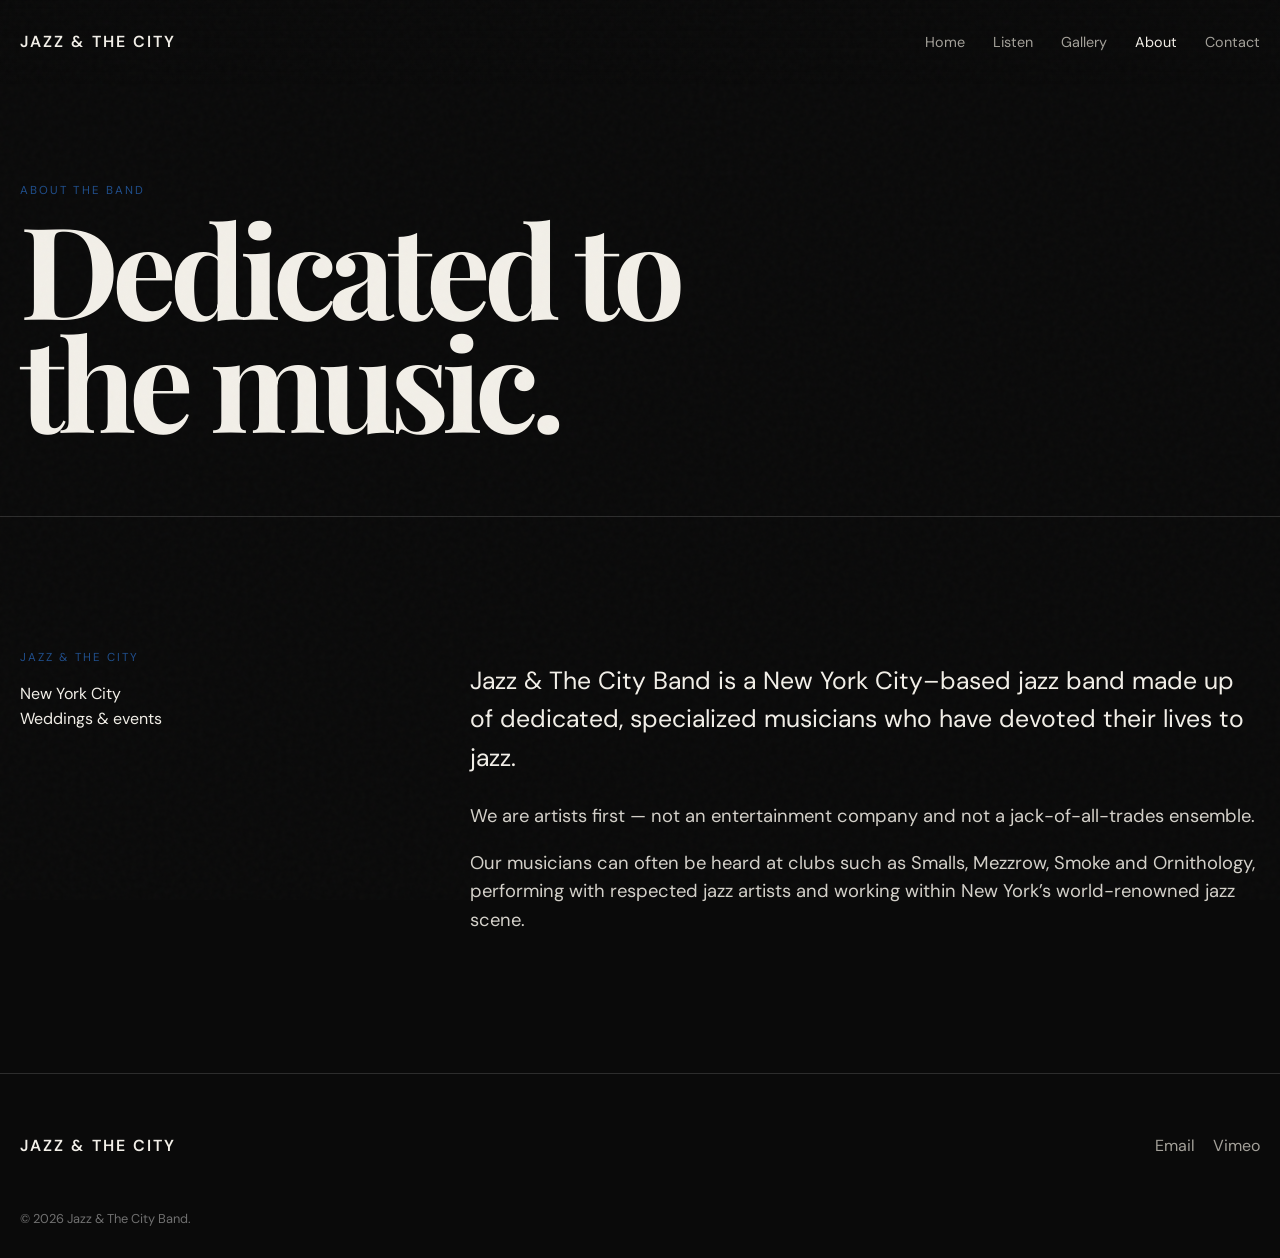
==== about.html @ 70423294 "changed color" ====
<!doctype html>
<html lang="en">
<head>
  <meta charset="utf-8">
  <meta name="viewport" content="width=device-width, initial-scale=1, viewport-fit=cover">
  <meta name="description" content="About Jazz & The City Band and its New York City musicians.">
  <title>About — Jazz & The City Band</title>
  <link rel="stylesheet" href="assets/css/styles.css">
</head>
<body>
<header class="site-header"><div class="container nav"><a class="logo" href="index.html">Jazz & The City</a><nav id="site-navigation" class="nav-links"><a href="index.html">Home</a><a href="music.html">Listen</a><a href="gallery.html">Gallery</a><a class="active" href="about.html">About</a><a href="contact.html">Contact</a></nav><button class="menu-btn" aria-expanded="false" aria-controls="site-navigation" aria-label="Open menu">☰</button></div></header>
<main>
  <section class="page-hero"><div class="container reveal"><p class="eyebrow">About the band</p><h1 class="display">Dedicated to<br>the music.</h1></div></section>
  <section><div class="container content-grid"><aside class="reveal"><p class="eyebrow">Jazz & The City</p><p>New York City<br>Weddings & events</p></aside><article class="prose reveal"><p>Jazz & The City Band is a New York City–based jazz band made up of dedicated, specialized musicians who have devoted their lives to jazz.</p><p>We are artists first — not an entertainment company and not a jack-of-all-trades ensemble.</p><p>Our musicians can often be heard at clubs such as Smalls, Mezzrow, Smoke and Ornithology, performing with respected jazz artists and working within New York’s world-renowned jazz scene.</p></article></div></section>
</main>
<footer><div class="container"><div class="footer-grid"><div><div class="logo">Jazz & The City</div></div><div class="socials"><a href="mailto:JazzAndTheCityBand@gmail.com">Email</a><a href="music.html">Vimeo</a></div></div><div class="copyright">© 2026 Jazz & The City Band.</div></div></footer>
<script src="assets/js/main.js"></script>
</body>
</html>
---- assets/css/styles.css ----
@import url('https://fonts.googleapis.com/css2?family=DM+Sans:wght@400;500;600&family=Playfair+Display:ital,wght@0,600;1,600&display=swap');

:root {
  --bg: #0a0a0a;
  --surface: #111111;
  --text: #f2efe8;
  --muted: #a4a19a;
  --line: rgba(255,255,255,.14);
  --accent: #1f4e8c;
  --max: 1240px;
}

* { box-sizing: border-box; }
html { scroll-behavior: smooth; }
body {
  margin: 0;
  background: var(--bg);
  color: var(--text);
  font-family: "DM Sans", sans-serif;
  line-height: 1.55;
  overflow-x: hidden;
}
body::before {
  content: "";
  position: fixed;
  inset: 0;
  pointer-events: none;
  opacity: .035;
  background-image: url("data:image/svg+xml,%3Csvg viewBox='0 0 180 180' xmlns='http://www.w3.org/2000/svg'%3E%3Cfilter id='n'%3E%3CfeTurbulence type='fractalNoise' baseFrequency='.9' numOctaves='4' stitchTiles='stitch'/%3E%3C/filter%3E%3Crect width='100%25' height='100%25' filter='url(%23n)' opacity='.7'/%3E%3C/svg%3E");
  z-index: 20;
}

a { color: inherit; text-decoration: none; }
img { width: 100%; display: block; }
button, input, textarea { font: inherit; }

.container { width: min(calc(100% - 40px), var(--max)); margin-inline: auto; }
.eyebrow { text-transform: uppercase; letter-spacing: .18em; font-size: .72rem; color: var(--accent); }
.display { font-family: "Playfair Display", serif; font-size: clamp(3.6rem, 10vw, 9rem); line-height: .88; letter-spacing: -.055em; margin: 0; }
.section-title { font-family: "Playfair Display", serif; font-size: clamp(2.6rem, 6vw, 5.8rem); line-height: .95; letter-spacing: -.045em; margin: 0; }
.lead { max-width: 720px; color: var(--muted); font-size: clamp(1.05rem, 2vw, 1.35rem); }

.site-header {
  position: fixed;
  inset: 0 0 auto;
  z-index: 15;
  background: linear-gradient(to bottom, rgba(10,10,10,.92), rgba(10,10,10,.35), transparent);
  transition: .35s ease;
}
.site-header.scrolled { backdrop-filter: blur(14px); background: rgba(10,10,10,.82); border-bottom: 1px solid var(--line); }
.nav { height: 84px; display: flex; align-items: center; justify-content: space-between; }
.logo { font-weight: 600; letter-spacing: .13em; text-transform: uppercase; }
.nav-links { display: flex; gap: 28px; font-size: .9rem; }
.nav-links a { color: var(--muted); transition: color .2s ease; }
.nav-links a:hover, .nav-links a.active { color: var(--text); }
.menu-btn { display: none; background: none; color: var(--text); border: 0; font-size: 1.35rem; }

.hero { min-height: 100vh; display: grid; align-items: end; padding: 150px 0 56px; position: relative; overflow: hidden; }
.hero::after {
  content: ""; position: absolute; width: 60vw; height: 60vw; border-radius: 50%;
  background: radial-gradient(circle, rgba(31,78,140,.18), transparent 63%);
  right: -18vw; top: -18vw; filter: blur(15px);
}
.hero-grid { display: grid; grid-template-columns: 1.3fr .7fr; align-items: end; gap: 40px; position: relative; z-index: 1; }
.hero-copy .display em { color: var(--accent); font-weight: 600; }
.hero-meta { border-top: 1px solid var(--line); padding-top: 18px; color: var(--muted); }
.hero-meta strong { color: var(--text); display: block; margin-bottom: 8px; font-size: 1.15rem; }
.scroll-note { margin-top: 70px; color: var(--muted); font-size: .8rem; letter-spacing: .12em; text-transform: uppercase; }

.marquee { border-block: 1px solid var(--line); overflow: hidden; white-space: nowrap; }
.marquee-track { display: inline-block; padding: 18px 0; animation: marquee 24s linear infinite; font-family: "Playfair Display", serif; font-size: 1.4rem; }
.marquee-track span { margin-right: 54px; }
@keyframes marquee { to { transform: translateX(-50%); } }

section { padding: 120px 0; }
.split { display: grid; grid-template-columns: 1fr 1fr; gap: 70px; align-items: start; }
.rule { border-top: 1px solid var(--line); }

.art-card { position: relative; min-height: 620px; background: #171717; overflow: hidden; }
.art-card::before {
  content: ""; position: absolute; inset: 0;
  background:
    linear-gradient(135deg, transparent 0 40%, rgba(31,78,140,.8) 40% 42%, transparent 42%),
    radial-gradient(circle at 70% 30%, #3b3b3b 0 11%, transparent 12%),
    radial-gradient(circle at 40% 60%, #232323 0 22%, transparent 23%),
    linear-gradient(145deg, #181818, #050505);
  transform: scale(1.05); transition: transform .8s ease;
}
.art-card:hover::before { transform: scale(1.12); }
.art-card .caption { position: absolute; inset: auto 24px 24px; display: flex; justify-content: space-between; color: var(--muted); font-size: .78rem; text-transform: uppercase; letter-spacing: .1em; }

.release-grid { display: grid; grid-template-columns: repeat(3, 1fr); gap: 18px; margin-top: 46px; }
.release { background: var(--surface); border: 1px solid var(--line); padding: 18px; transition: transform .3s ease, border-color .3s ease; }
.release:hover { transform: translateY(-7px); border-color: rgba(31,78,140,.55); }
.cover { aspect-ratio: 1; margin-bottom: 20px; background: linear-gradient(145deg,#1a1a1a,#333); position: relative; overflow: hidden; }
.cover::before { content: ""; position: absolute; width: 72%; height: 72%; border: 1px solid rgba(255,255,255,.25); border-radius: 50%; left: 14%; top: 14%; }
.cover::after { content: ""; position: absolute; width: 16%; height: 16%; background: var(--accent); border-radius: 50%; left: 42%; top: 42%; box-shadow: 0 0 80px rgba(31,78,140,.55); }
.release h3 { margin: 0 0 4px; }
.release p { margin: 0; color: var(--muted); font-size: .9rem; }

.tour-list { margin-top: 42px; }
.tour-row { display: grid; grid-template-columns: 100px 1fr 1fr auto; gap: 20px; align-items: center; padding: 22px 0; border-top: 1px solid var(--line); }
.tour-row:last-child { border-bottom: 1px solid var(--line); }
.date { font-family: "Playfair Display", serif; font-size: 1.55rem; }
.place, .venue { color: var(--muted); }
.btn { display: inline-flex; align-items: center; justify-content: center; min-height: 46px; padding: 0 20px; border: 1px solid var(--line); transition: .25s ease; }
.btn:hover { background: var(--accent); color: #ffffff; border-color: var(--accent); }
.btn.primary { background: var(--accent); color: #ffffff; border-color: var(--accent); }
.btn.primary:hover { background: transparent; color: var(--text); }

.gallery-grid { display: grid; grid-template-columns: repeat(12, 1fr); gap: 16px; margin-top: 42px; }
.gallery-item { min-height: 320px; background: #171717; position: relative; overflow: hidden; }
.gallery-item::before { content: ""; position: absolute; inset: 0; background: var(--art); transition: transform .7s ease, filter .7s ease; }
.gallery-item:hover::before { transform: scale(1.06); filter: contrast(1.2); }
.gallery-item:nth-child(1) { grid-column: span 7; --art: linear-gradient(150deg,#0f0f0f,#5b5b5b 55%,#101010); }
.gallery-item:nth-child(2) { grid-column: span 5; --art: radial-gradient(circle at 30% 30%,#1f4e8c 0 8%,transparent 9%),linear-gradient(135deg,#111,#3a3a3a); }
.gallery-item:nth-child(3) { grid-column: span 4; --art: linear-gradient(35deg,#111 0 45%,#2f2f2f 46% 55%,#0a0a0a 56%); }
.gallery-item:nth-child(4) { grid-column: span 8; --art: radial-gradient(ellipse at 65% 45%,#555 0 18%,transparent 19%),linear-gradient(145deg,#090909,#282828); }

.page-hero { padding: 170px 0 80px; border-bottom: 1px solid var(--line); }
.page-hero .display { max-width: 1000px; }
.content-grid { display: grid; grid-template-columns: .65fr 1.35fr; gap: 70px; }
.prose { font-size: 1.15rem; color: #d4d1ca; }
.prose p:first-child { font-size: 1.55rem; color: var(--text); }

.embed-wrap { margin-top: 42px; border: 1px solid var(--line); background: var(--surface); padding: 18px; }
.embed-placeholder { min-height: 180px; display: grid; place-items: center; text-align: center; color: var(--muted); border: 1px dashed var(--line); }

.contact-form { display: grid; gap: 18px; }
.contact-form input, .contact-form textarea { width: 100%; background: transparent; border: 0; border-bottom: 1px solid var(--line); color: var(--text); padding: 16px 2px; outline: none; }
.contact-form input:focus, .contact-form textarea:focus { border-color: var(--accent); }
.contact-form textarea { min-height: 150px; resize: vertical; }

footer { padding: 60px 0 30px; border-top: 1px solid var(--line); }
.footer-grid { display: grid; grid-template-columns: 1fr auto; gap: 30px; align-items: end; }
.socials { display: flex; gap: 18px; color: var(--muted); }
.copyright { margin-top: 50px; color: #707070; font-size: .8rem; }

.reveal { opacity: 0; transform: translateY(30px); transition: opacity .8s ease, transform .8s ease; }
.reveal.visible { opacity: 1; transform: none; }

@media (max-width: 800px) {
  .nav-links { position: fixed; inset: 84px 0 auto; background: rgba(10,10,10,.97); padding: 28px 20px; flex-direction: column; transform: translateY(-150%); transition: .35s ease; border-bottom: 1px solid var(--line); }
  .nav-links.open { transform: none; }
  .menu-btn { display: block; }
  .hero-grid, .split, .content-grid, .footer-grid { grid-template-columns: 1fr; }
  .hero-meta { margin-top: 50px; }
  .release-grid { grid-template-columns: 1fr; }
  .tour-row { grid-template-columns: 80px 1fr; }
  .tour-row .venue { grid-column: 2; }
  .tour-row .btn { grid-column: 2; justify-self: start; }
  .gallery-item { grid-column: span 12 !important; min-height: 260px; }
  section { padding: 88px 0; }
}

/* Jazz & The City media */
.photo-card { max-width: 620px; background: var(--surface); border: 1px solid var(--line); padding: 14px; }
.photo-card img { max-height: 560px; object-fit: cover; }
.photo-card.portrait { max-width: 480px; }
.video-grid { display: grid; grid-template-columns: repeat(2, minmax(0, 1fr)); gap: 20px; margin-top: 42px; }
.video-card { position: relative; aspect-ratio: 16 / 9; background: #050505; border: 1px solid var(--line); overflow: hidden; }
.video-card iframe { position: absolute; inset: 0; width: 100%; height: 100%; border: 0; }
.video-stack { display: grid; gap: 72px; max-width: 980px; margin-inline: auto; }
.video-feature h2 { font-family: "Playfair Display", serif; font-size: clamp(1.5rem, 3vw, 2.7rem); margin: 16px 0 0; }
.real-gallery { display: grid; grid-template-columns: repeat(3, minmax(0, 1fr)); gap: 22px; align-items: start; }
.real-gallery figure { margin: 0; background: var(--surface); border: 1px solid var(--line); padding: 10px; }
.real-gallery figure.wide { grid-column: span 2; }
.real-gallery img { width: 100%; max-height: 420px; object-fit: contain; background: #050505; }
.form-row { display: grid; grid-template-columns: 1fr 1fr; gap: 22px; }
.text-link { border-bottom: 1px solid var(--accent); }
@media (max-width: 800px) {
  .video-grid, .real-gallery, .form-row { grid-template-columns: 1fr; }
  .real-gallery figure.wide { grid-column: auto; }
  .real-gallery img { max-height: 340px; }
}

/* iPhone safe-area + mobile navigation hardening */
:root {
  --safe-top: env(safe-area-inset-top, 0px);
  --safe-right: env(safe-area-inset-right, 0px);
  --safe-bottom: env(safe-area-inset-bottom, 0px);
  --safe-left: env(safe-area-inset-left, 0px);
  --nav-height: 84px;
}

.site-header {
  padding-top: var(--safe-top);
  padding-left: var(--safe-left);
  padding-right: var(--safe-right);
}

.nav { min-height: var(--nav-height); height: var(--nav-height); }
.menu-btn {
  min-width: 44px;
  min-height: 44px;
  align-items: center;
  justify-content: center;
  cursor: pointer;
  touch-action: manipulation;
  -webkit-tap-highlight-color: transparent;
}

body.menu-open { overflow: hidden; }

@media (max-width: 800px) {
  .container {
    width: min(calc(100% - 32px - var(--safe-left) - var(--safe-right)), var(--max));
  }

  .nav-links {
    inset: calc(var(--safe-top) + var(--nav-height)) 0 0;
    height: calc(100dvh - var(--safe-top) - var(--nav-height));
    padding:
      28px calc(20px + var(--safe-right))
      calc(32px + var(--safe-bottom))
      calc(20px + var(--safe-left));
    overflow-y: auto;
    overscroll-behavior: contain;
    -webkit-overflow-scrolling: touch;
    transform: translateY(-110%);
    visibility: hidden;
    pointer-events: none;
  }

  .nav-links.open {
    transform: none;
    visibility: visible;
    pointer-events: auto;
  }

  .nav-links a {
    display: flex;
    align-items: center;
    min-height: 48px;
    font-size: 1.15rem;
  }

  .menu-btn { display: inline-flex; }
  .hero { min-height: 100svh; }
  footer { padding-bottom: calc(30px + var(--safe-bottom)); }
}
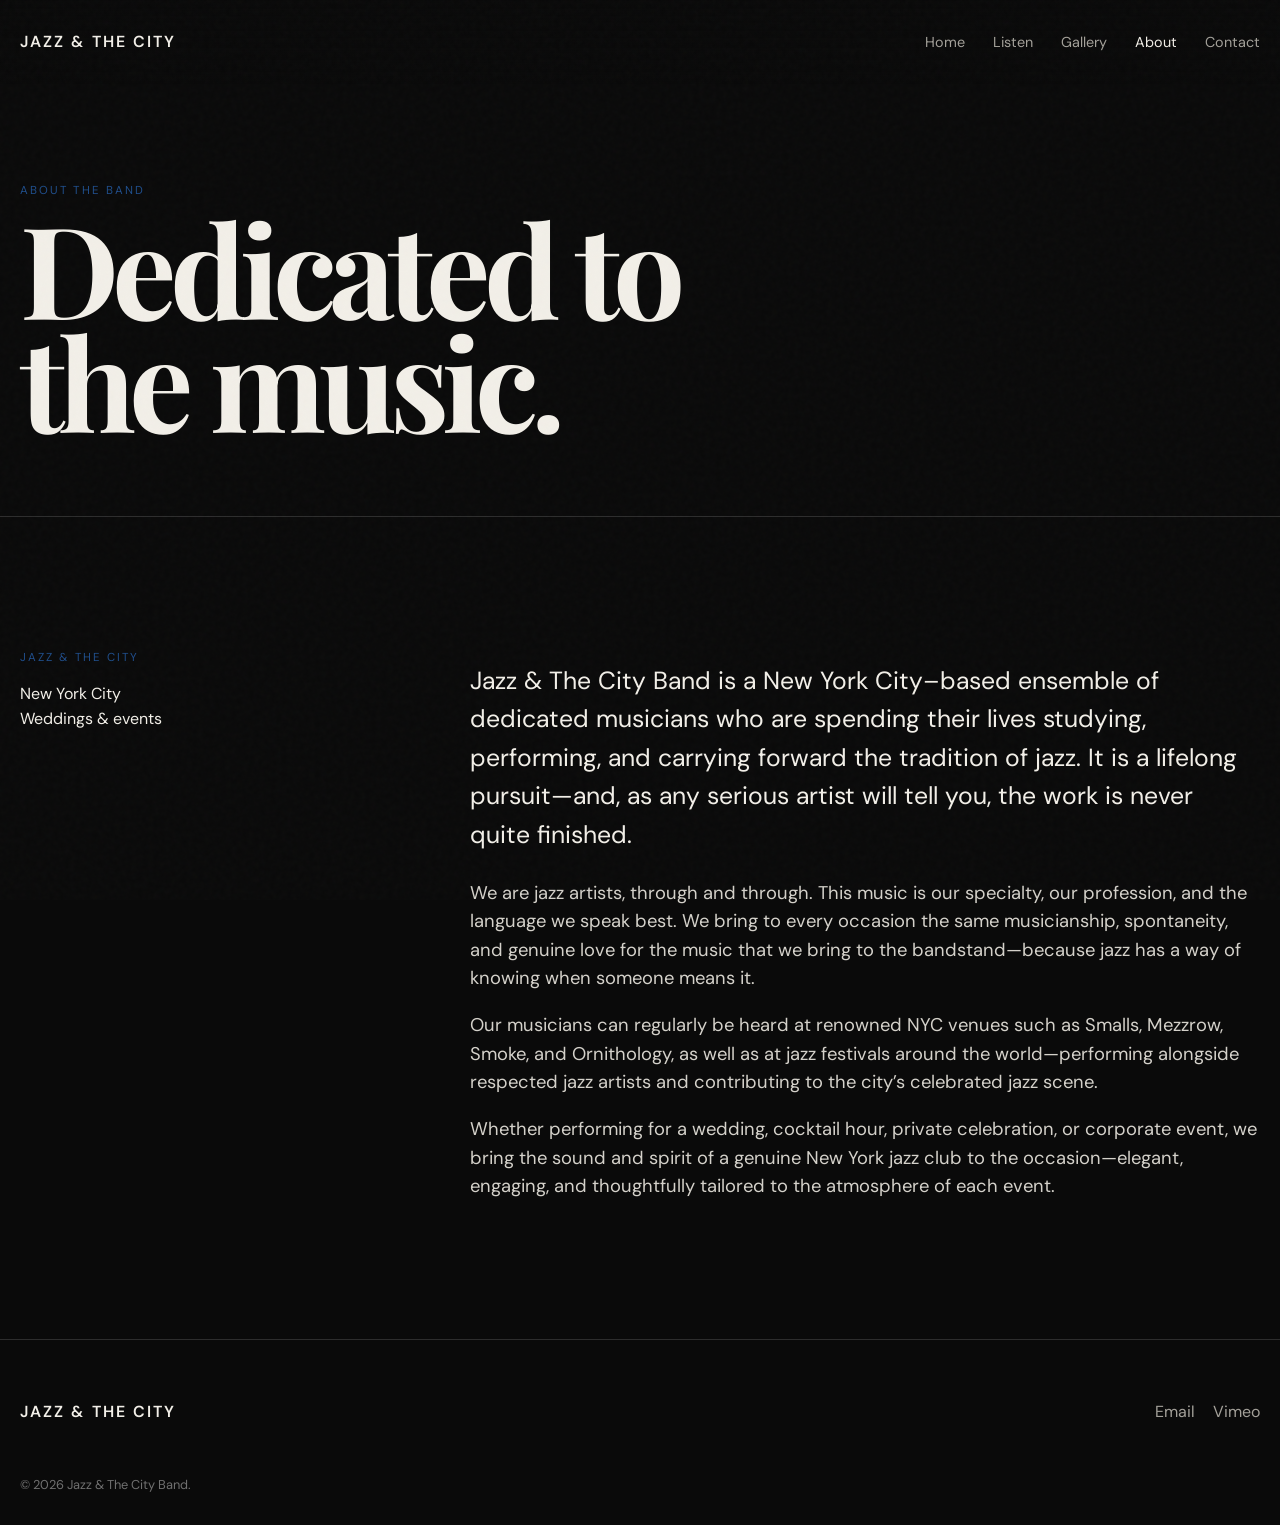
==== commit ef6992cf: "Update About page copy" ====
--- a/about.html
+++ b/about.html
@@ -11,7 +11,23 @@
 <header class="site-header"><div class="container nav"><a class="logo" href="index.html">Jazz & The City</a><nav id="site-navigation" class="nav-links"><a href="index.html">Home</a><a href="music.html">Listen</a><a href="gallery.html">Gallery</a><a class="active" href="about.html">About</a><a href="contact.html">Contact</a></nav><button class="menu-btn" aria-expanded="false" aria-controls="site-navigation" aria-label="Open menu">☰</button></div></header>
 <main>
   <section class="page-hero"><div class="container reveal"><p class="eyebrow">About the band</p><h1 class="display">Dedicated to<br>the music.</h1></div></section>
-  <section><div class="container content-grid"><aside class="reveal"><p class="eyebrow">Jazz & The City</p><p>New York City<br>Weddings & events</p></aside><article class="prose reveal"><p>Jazz & The City Band is a New York City–based jazz band made up of dedicated, specialized musicians who have devoted their lives to jazz.</p><p>We are artists first — not an entertainment company and not a jack-of-all-trades ensemble.</p><p>Our musicians can often be heard at clubs such as Smalls, Mezzrow, Smoke and Ornithology, performing with respected jazz artists and working within New York’s world-renowned jazz scene.</p></article></div></section>
+  <section><div class="container content-grid"><aside class="reveal"><p class="eyebrow">Jazz & The City</p><p>New York City<br>Weddings & events</p></aside><article class="prose reveal">
+  <p>
+    Jazz & The City Band is a New York City–based ensemble of dedicated musicians who are spending their lives studying, performing, and carrying forward the tradition of jazz. It is a lifelong pursuit—and, as any serious artist will tell you, the work is never quite finished.
+  </p>
+
+  <p>
+    We are jazz artists, through and through. This music is our specialty, our profession, and the language we speak best. We bring to every occasion the same musicianship, spontaneity, and genuine love for the music that we bring to the bandstand—because jazz has a way of knowing when someone means it.
+  </p>
+
+  <p>
+    Our musicians can regularly be heard at renowned NYC venues such as Smalls, Mezzrow, Smoke, and Ornithology, as well as at jazz festivals around the world—performing alongside respected jazz artists and contributing to the city’s celebrated jazz scene.
+  </p>
+
+  <p>
+    Whether performing for a wedding, cocktail hour, private celebration, or corporate event, we bring the sound and spirit of a genuine New York jazz club to the occasion—elegant, engaging, and thoughtfully tailored to the atmosphere of each event.
+  </p>
+</article></article></div></section>
 </main>
 <footer><div class="container"><div class="footer-grid"><div><div class="logo">Jazz & The City</div></div><div class="socials"><a href="mailto:JazzAndTheCityBand@gmail.com">Email</a><a href="music.html">Vimeo</a></div></div><div class="copyright">© 2026 Jazz & The City Band.</div></div></footer>
 <script src="assets/js/main.js"></script>
--- a/assets/css/styles.css
+++ b/assets/css/styles.css
@@ -239,3 +239,94 @@
   .hero { min-height: 100svh; }
   footer { padding-bottom: calc(30px + var(--safe-bottom)); }
 }
+/* Floating inquiry button */
+.floating-inquiry {
+  position: fixed;
+  right: calc(28px + var(--safe-right));
+  bottom: calc(28px + var(--safe-bottom));
+  z-index: 30;
+
+  display: inline-flex;
+  align-items: center;
+  justify-content: center;
+  gap: 10px;
+
+  min-height: 50px;
+  padding: 0 22px;
+
+  border: 1px solid rgba(255,255,255,.14);
+  border-radius: 999px;
+
+  background: var(--accent);
+  color: #ffffff;
+
+  font-size: .9rem;
+  font-weight: 500;
+  letter-spacing: .01em;
+
+  box-shadow: 0 14px 40px rgba(0,0,0,.38);
+
+  opacity: 0;
+  visibility: hidden;
+  pointer-events: none;
+
+  transform: translateY(18px);
+
+  transition:
+    opacity .3s ease,
+    transform .3s ease,
+    visibility .3s ease,
+    background .25s ease,
+    box-shadow .25s ease;
+}
+
+.floating-inquiry.visible {
+  opacity: 1;
+  visibility: visible;
+  pointer-events: auto;
+  transform: translateY(0);
+}
+
+.floating-inquiry:hover,
+.floating-inquiry:focus-visible {
+  background: #2860a8;
+  box-shadow: 0 18px 48px rgba(0,0,0,.48);
+  transform: translateY(-2px);
+}
+
+.floating-inquiry-arrow {
+  transition: transform .25s ease;
+}
+
+.floating-inquiry:hover .floating-inquiry-arrow,
+.floating-inquiry:focus-visible .floating-inquiry-arrow {
+  transform: translateX(3px);
+}
+
+@media (max-width: 800px) {
+  .floating-inquiry {
+    right: auto;
+    left: 50%;
+    bottom: calc(18px + var(--safe-bottom));
+
+    width: min(calc(100% - 32px), 360px);
+
+    transform: translate(-50%, 18px);
+  }
+
+  .floating-inquiry.visible {
+    transform: translate(-50%, 0);
+  }
+
+  .floating-inquiry:hover,
+  .floating-inquiry:focus-visible {
+    transform: translate(-50%, -2px);
+  }
+}
+
+@media (prefers-reduced-motion: reduce) {
+  .floating-inquiry,
+  .floating-inquiry-arrow {
+    transition: none;
+  }
+}
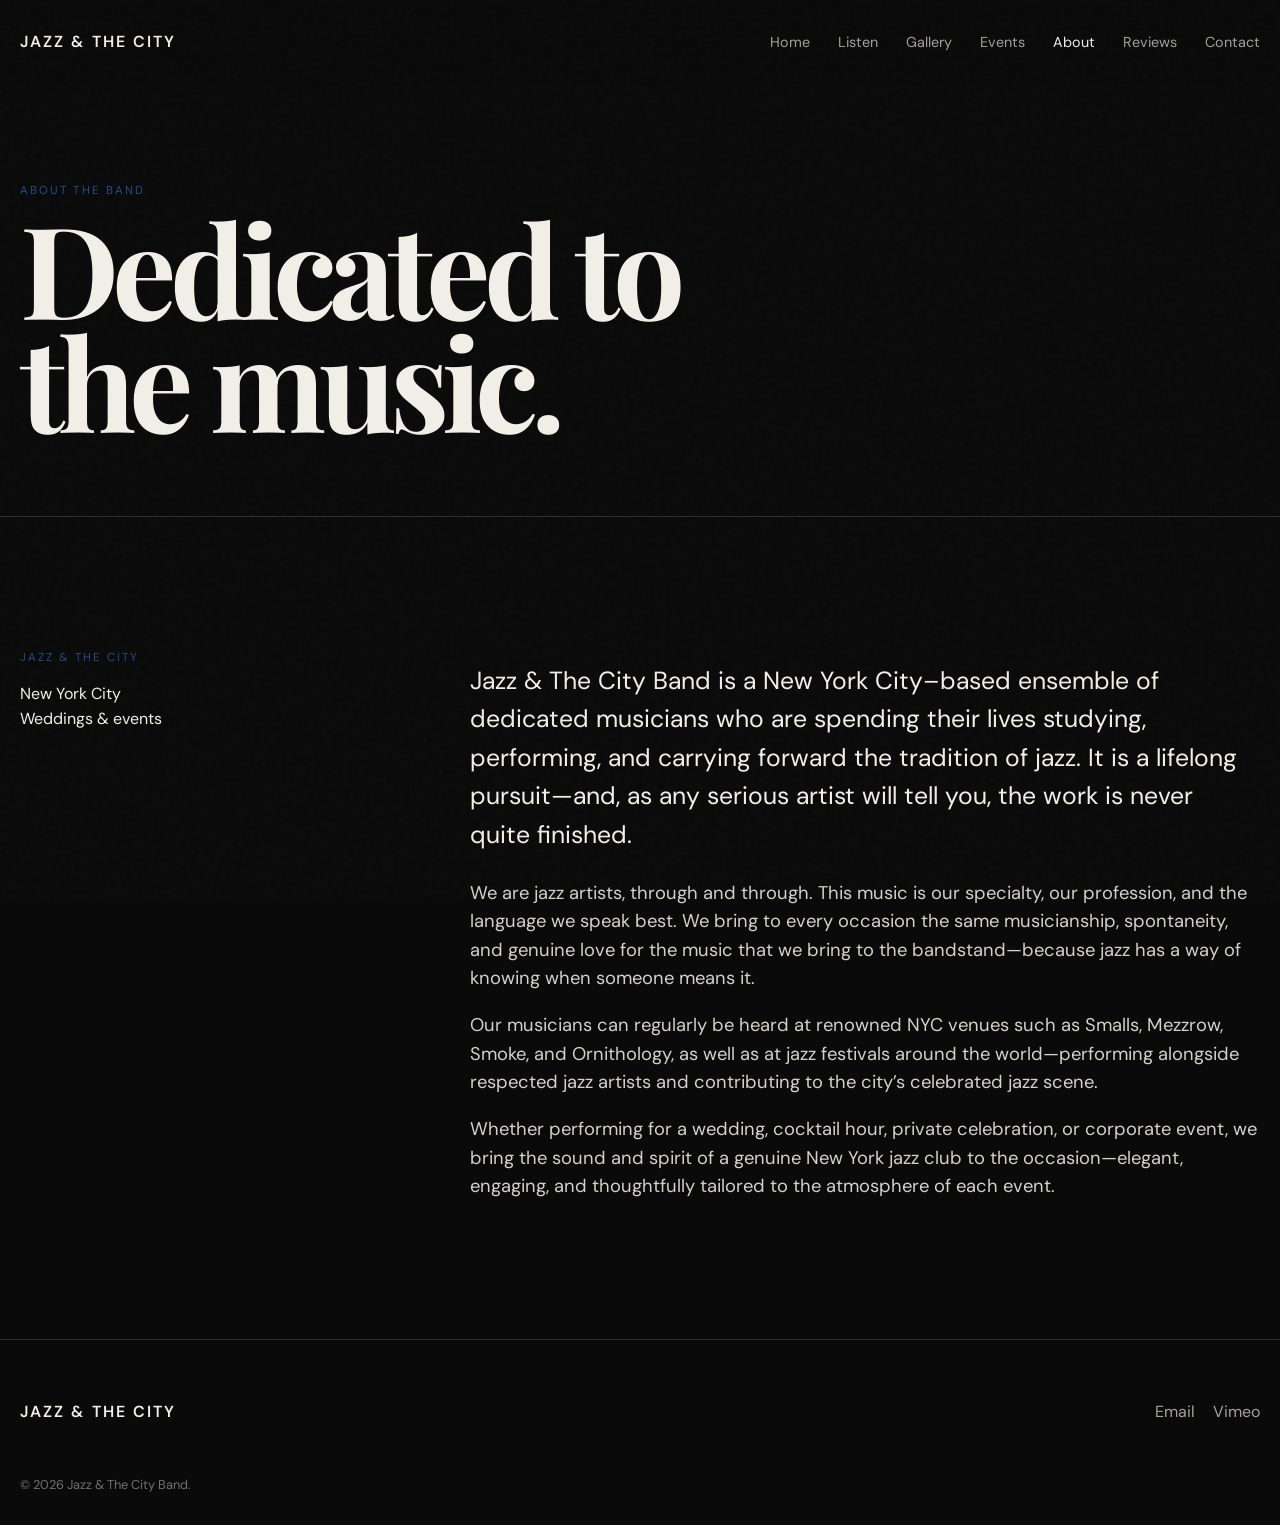
==== commit e4d8dd97: "Update navigation links in about.html" ====
--- a/about.html
+++ b/about.html
@@ -8,7 +8,15 @@
   <link rel="stylesheet" href="assets/css/styles.css">
 </head>
 <body>
-<header class="site-header"><div class="container nav"><a class="logo" href="index.html">Jazz & The City</a><nav id="site-navigation" class="nav-links"><a href="index.html">Home</a><a href="music.html">Listen</a><a href="gallery.html">Gallery</a><a class="active" href="about.html">About</a><a href="contact.html">Contact</a></nav><button class="menu-btn" aria-expanded="false" aria-controls="site-navigation" aria-label="Open menu">☰</button></div></header>
+<header class="site-header"><div class="container nav"><a class="logo" href="index.html">Jazz & The City</a><nav id="site-navigation" class="nav-links">
+  <a href="index.html">Home</a>
+  <a href="music.html">Listen</a>
+  <a href="gallery.html">Gallery</a>
+  <a href="events.html">Events</a>
+  <a class="active" href="about.html">About</a>
+  <a href="reviews.html">Reviews</a>
+  <a href="contact.html">Contact</a>
+</nav><button class="menu-btn" aria-expanded="false" aria-controls="site-navigation" aria-label="Open menu">☰</button></div></header>
 <main>
   <section class="page-hero"><div class="container reveal"><p class="eyebrow">About the band</p><h1 class="display">Dedicated to<br>the music.</h1></div></section>
   <section><div class="container content-grid"><aside class="reveal"><p class="eyebrow">Jazz & The City</p><p>New York City<br>Weddings & events</p></aside><article class="prose reveal">
--- a/assets/css/styles.css
+++ b/assets/css/styles.css
@@ -55,7 +55,48 @@
 .nav-links a:hover, .nav-links a.active { color: var(--text); }
 .menu-btn { display: none; background: none; color: var(--text); border: 0; font-size: 1.35rem; }
 
-.hero { min-height: 100vh; display: grid; align-items: end; padding: 150px 0 56px; position: relative; overflow: hidden; }
+.hero {
+  min-height: 100vh;
+  display: grid;
+  align-items: end;
+  padding: 150px 0 56px;
+  position: relative;
+  overflow: hidden;
+  isolation: isolate;
+}
+.hero-video {
+  position: absolute;
+  inset: 0;
+  z-index: -3;
+
+  width: 100%;
+  height: 100%;
+
+  object-fit: cover;
+  object-position: center center;
+
+  background: #0a0a0a;
+}
+
+.hero-video-overlay {
+  position: absolute;
+  inset: 0;
+  z-index: -2;
+
+  background:
+    linear-gradient(
+      to bottom,
+      rgba(10,10,10,.35) 0%,
+      rgba(10,10,10,.42) 38%,
+      rgba(10,10,10,.82) 100%
+    ),
+    linear-gradient(
+      to right,
+      rgba(10,10,10,.72) 0%,
+      rgba(10,10,10,.38) 48%,
+      rgba(10,10,10,.48) 100%
+    );
+}
 .hero::after {
   content: ""; position: absolute; width: 60vw; height: 60vw; border-radius: 50%;
   background: radial-gradient(circle, rgba(31,78,140,.18), transparent 63%);
@@ -330,3 +371,189 @@
     transition: none;
   }
 }
+/* Mobile hero video fix */
+@media (max-width: 800px) {
+  .hero {
+    min-height: 100svh;
+    position: relative;
+    overflow: hidden;
+  }
+
+  .hero-video {
+    position: absolute;
+    inset: 0;
+    width: 100%;
+    height: 100%;
+    object-fit: cover;
+    object-position: center center;
+    display: block;
+    pointer-events: none;
+  }
+
+  .hero-video::-webkit-media-controls {
+    display: none !important;
+  }
+
+  .hero-video::-webkit-media-controls-start-playback-button {
+    display: none !important;
+    -webkit-appearance: none;
+  }
+
+  .hero-video-overlay {
+    position: absolute;
+    inset: 0;
+  }
+
+  .hero > .container {
+    position: relative;
+    z-index: 2;
+  }
+}
+/* Homepage hero music controls */
+.hero-actions {
+  display: flex;
+  flex-wrap: wrap;
+  gap: 12px;
+  margin-top: 18px;
+}
+
+.hero-music-button {
+  cursor: pointer;
+}
+
+@media (max-width: 800px) {
+  .hero-actions {
+    align-items: stretch;
+  }
+
+  .hero-actions .btn {
+    min-width: 145px;
+  }
+}
+/* iPhone safe-area: blurred continuation of navbar */
+@supports (padding-top: env(safe-area-inset-top)) {
+  .site-header::before {
+    content: "";
+    position: absolute;
+    top: 0;
+    left: 0;
+    right: 0;
+
+    height: var(--safe-top);
+
+    background: rgba(10, 10, 10, .82);
+    backdrop-filter: blur(14px);
+    -webkit-backdrop-filter: blur(14px);
+
+    pointer-events: none;
+    z-index: 0;
+  }
+
+  .site-header .nav {
+    position: relative;
+    z-index: 1;
+  }
+}
+
+/* =========================
+   KIND WORDS / REVIEWS PAGE
+   ========================= */
+
+.reviews-list {
+  display: grid;
+  gap: 28px;
+  padding-top: 20px;
+  padding-bottom: 40px;
+}
+
+.review-card {
+  border-top: 1px solid rgba(255, 255, 255, 0.22);
+  padding: 42px 0;
+}
+
+.review-stars {
+  font-size: 0.95rem;
+  letter-spacing: 0.22em;
+  margin-bottom: 24px;
+}
+
+.review-card blockquote {
+  max-width: 950px;
+  margin: 0;
+  font-family: var(--serif);
+  font-size: clamp(1.7rem, 3.6vw, 3.25rem);
+  line-height: 1.15;
+  font-weight: 400;
+}
+
+.review-card blockquote::before,
+.review-card blockquote::after {
+  content: "";
+}
+
+.review-credit {
+  display: flex;
+  flex-direction: column;
+  gap: 5px;
+  margin-top: 28px;
+}
+
+.review-credit strong {
+  font-size: 0.92rem;
+  letter-spacing: 0.08em;
+  text-transform: uppercase;
+}
+
+.review-credit span {
+  color: var(--muted);
+  font-size: 0.92rem;
+}
+
+.reviews-google {
+  padding-top: 80px;
+  padding-bottom: 100px;
+}
+
+@media (min-width: 800px) {
+  .review-card {
+    padding: 62px 0;
+  }
+
+  .review-credit {
+    align-items: flex-end;
+    text-align: right;
+  }
+
+  .review-card:nth-child(even) blockquote {
+    margin-left: auto;
+    text-align: right;
+  }
+
+  .review-card:nth-child(even) .review-stars {
+    text-align: right;
+  }
+
+  .review-card:nth-child(odd) .review-credit {
+    align-items: flex-start;
+    text-align: left;
+  }
+}
+
+@media (max-width: 799px) {
+  .reviews-list {
+    gap: 0;
+  }
+
+  .review-card {
+    padding: 36px 0;
+  }
+
+  .review-card blockquote {
+    font-size: clamp(1.55rem, 7vw, 2.25rem);
+  }
+
+  .reviews-google {
+    padding-top: 60px;
+    padding-bottom: 70px;
+  }
+}
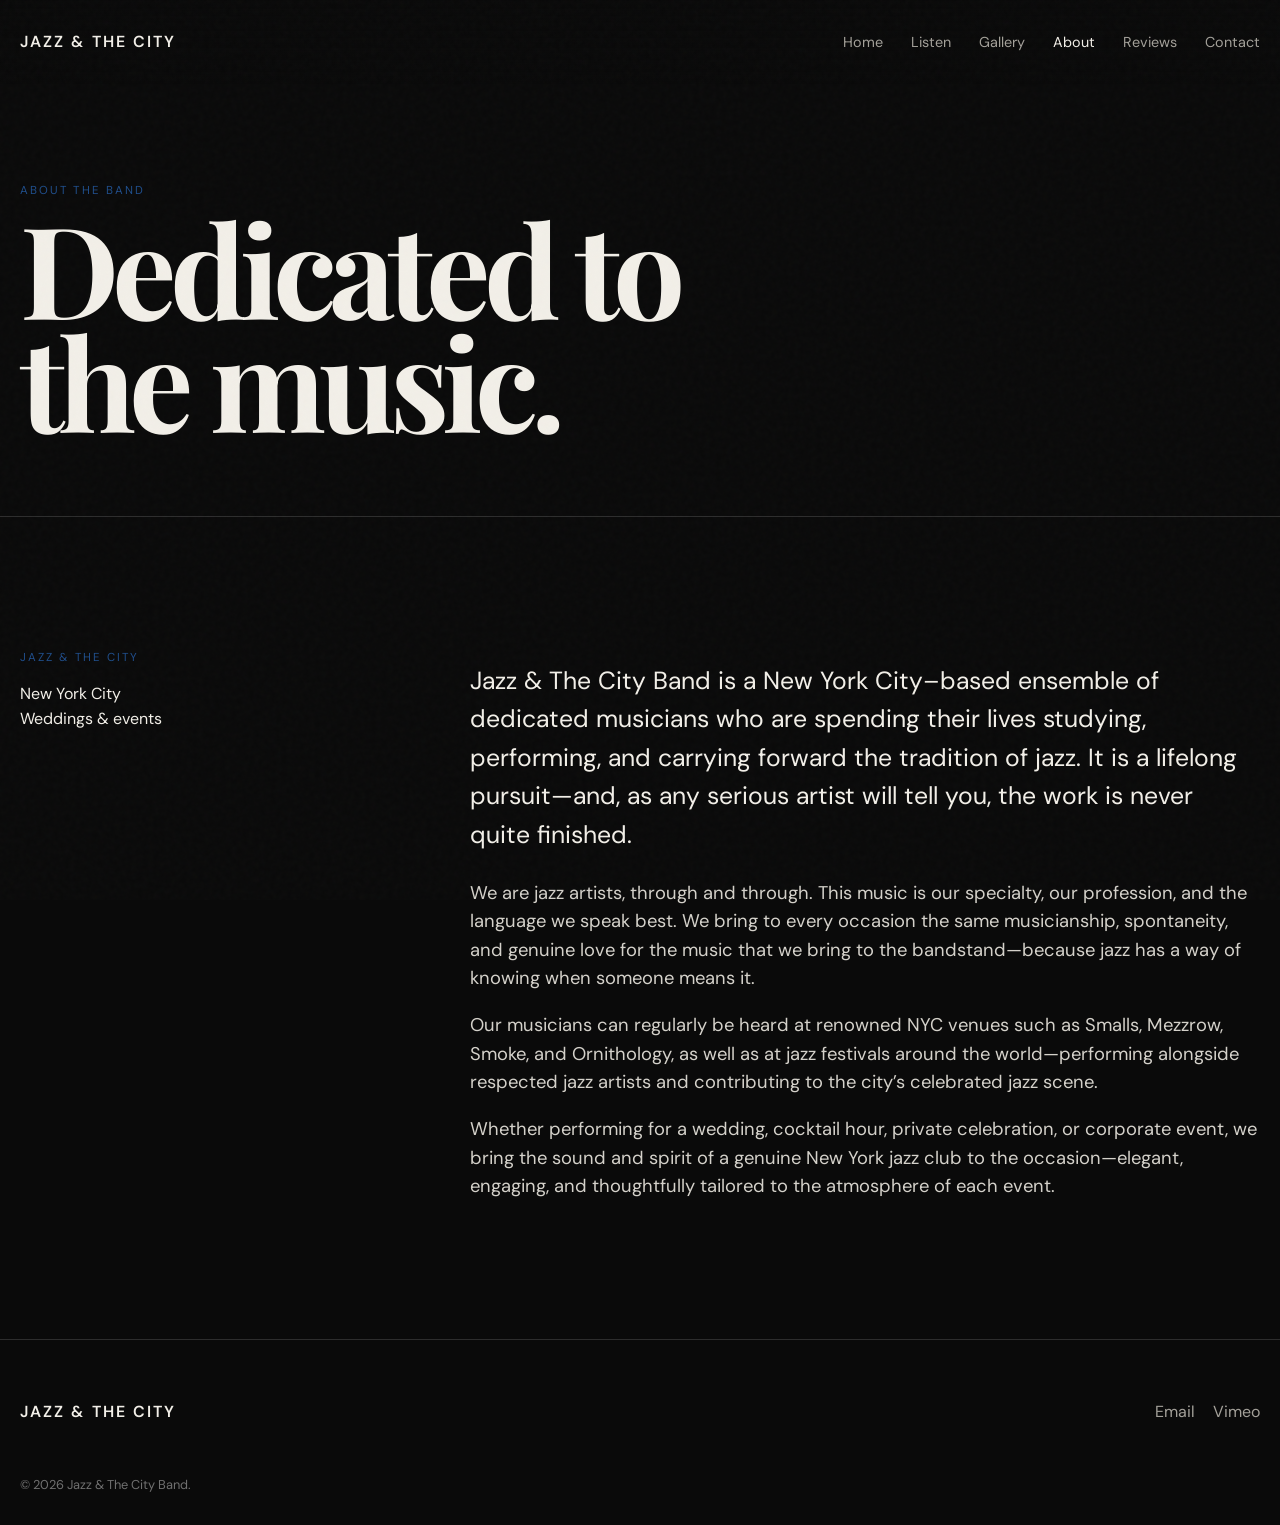
==== commit 94e1b5b9: "Remove 'Events' link from about.html" ====
--- a/about.html
+++ b/about.html
@@ -12,7 +12,6 @@
   <a href="index.html">Home</a>
   <a href="music.html">Listen</a>
   <a href="gallery.html">Gallery</a>
-  <a href="events.html">Events</a>
   <a class="active" href="about.html">About</a>
   <a href="reviews.html">Reviews</a>
   <a href="contact.html">Contact</a>
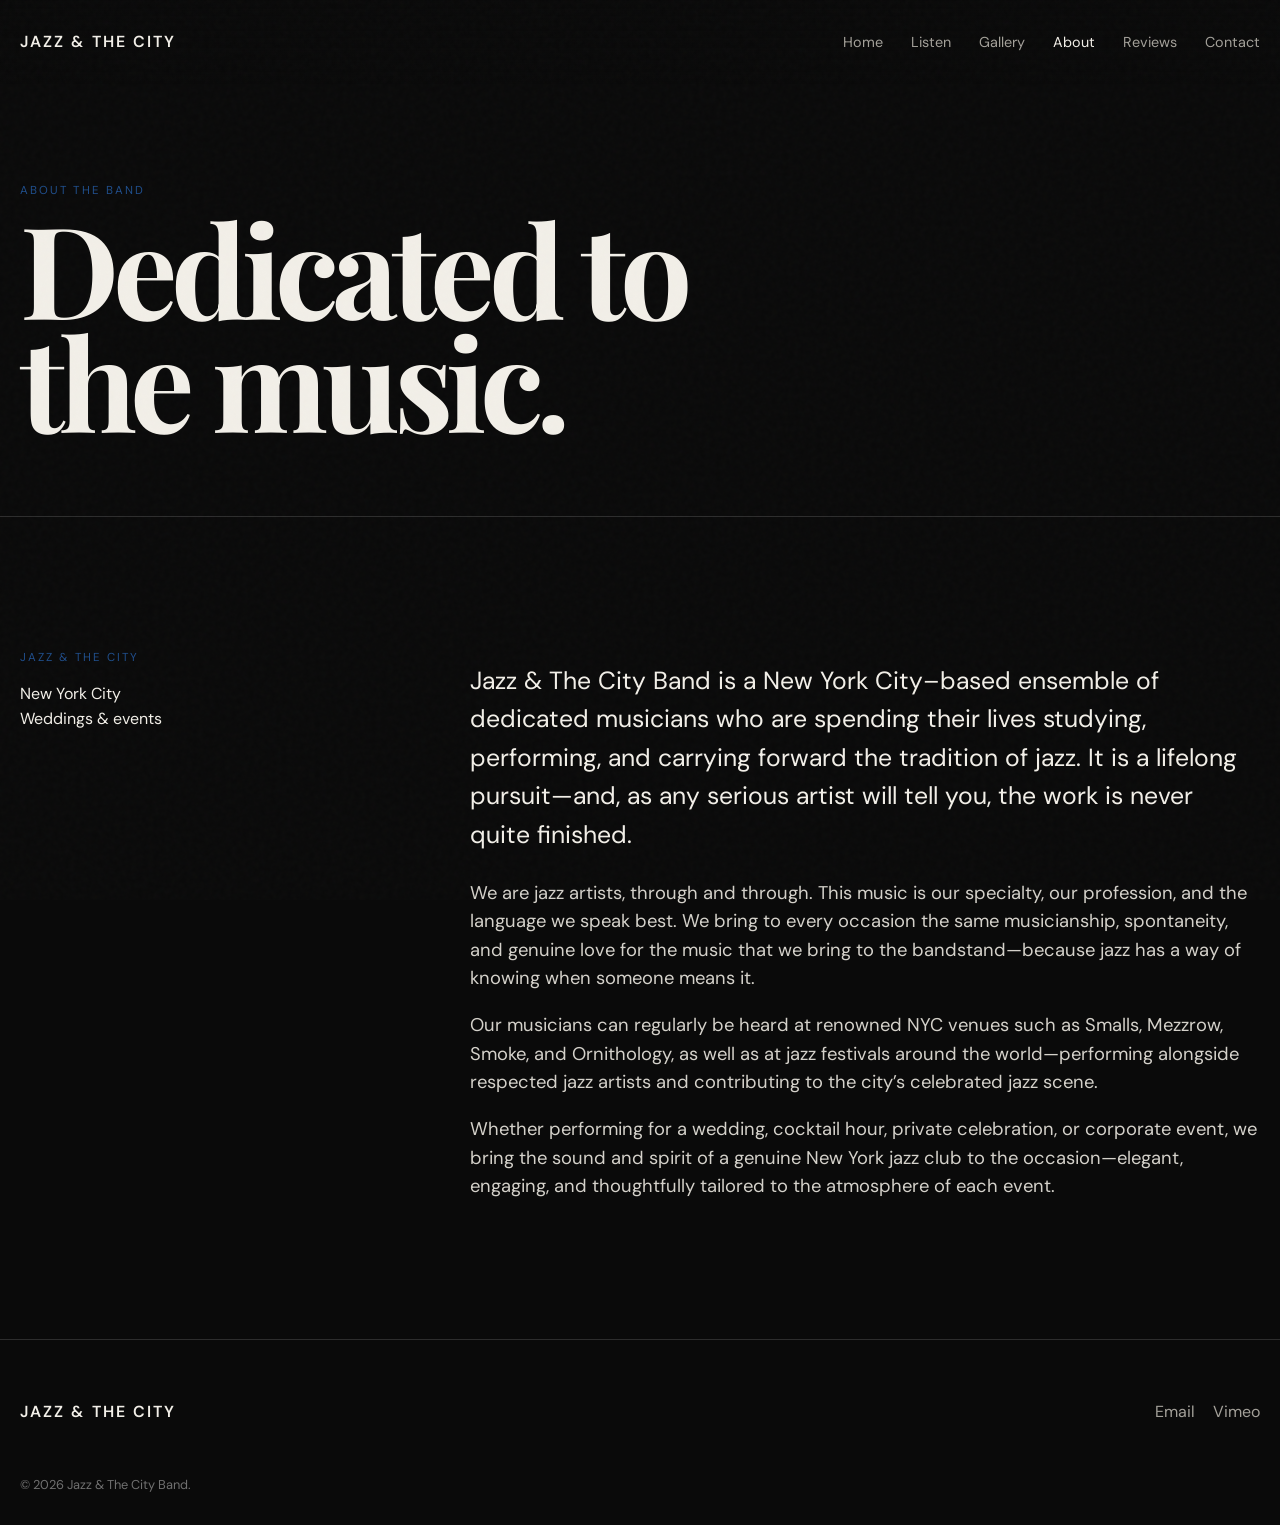
==== commit 38180c7a: "Website cleanup and optimization Cleaned HTML, CSS and JavaScript. Improved organization and removed" ====
--- a/about.html
+++ b/about.html
@@ -3,40 +3,202 @@
 <head>
   <meta charset="utf-8">
   <meta name="viewport" content="width=device-width, initial-scale=1, viewport-fit=cover">
-  <meta name="description" content="About Jazz & The City Band and its New York City musicians.">
-  <title>About — Jazz & The City Band</title>
-  <link rel="stylesheet" href="assets/css/styles.css">
+
+  <title>About Our NYC Jazz Band | Jazz & The City Band</title>
+
+  <meta
+    name="description"
+    content="Meet Jazz & The City Band, a New York City jazz ensemble featuring dedicated musicians who perform at weddings, cocktail hours, corporate events, and private celebrations."
+  >
+
+  <meta name="robots" content="index, follow">
+  <meta name="theme-color" content="#050505">
+
+  <link rel="canonical" href="https://jazzandthecityband.com/about.html">
+  <link rel="preconnect" href="https://fonts.googleapis.com">
+
+<link
+  rel="preconnect"
+  href="https://fonts.gstatic.com"
+  crossorigin
+>
+
+<link
+  href="https://fonts.googleapis.com/css2?family=DM+Sans:wght@400;500;600&amp;family=Playfair+Display:ital,wght@0,600;1,600&amp;display=swap"
+  rel="stylesheet"
+>
+
+<link rel="stylesheet" href="assets/css/styles.css">
+
+  <meta property="og:type" content="website">
+  <meta property="og:locale" content="en_US">
+  <meta property="og:site_name" content="Jazz & The City Band">
+  <meta property="og:title" content="About Our NYC Jazz Band | Jazz & The City Band">
+  <meta
+    property="og:description"
+    content="Meet the dedicated New York jazz musicians behind Jazz & The City Band, performing for weddings, cocktail hours, corporate events, and private celebrations."
+  >
+  <meta property="og:url" content="https://jazzandthecityband.com/about.html">
+
+  <meta name="twitter:card" content="summary">
+  <meta name="twitter:title" content="About Our NYC Jazz Band | Jazz & The City Band">
+  <meta
+    name="twitter:description"
+    content="Meet the dedicated New York jazz musicians behind Jazz & The City Band."
+  >
+
+  <script type="application/ld+json">
+  {
+    "@context": "https://schema.org",
+    "@graph": [
+      {
+        "@type": "MusicGroup",
+        "@id": "https://jazzandthecityband.com/#musicgroup",
+        "name": "Jazz & The City Band",
+        "url": "https://jazzandthecityband.com/",
+        "email": "JazzAndTheCityBand@gmail.com",
+        "description": "A New York City jazz ensemble performing for weddings, cocktail hours, corporate events, and private celebrations.",
+        "genre": "Jazz",
+        "areaServed": {
+          "@type": "City",
+          "name": "New York City"
+        }
+      },
+      {
+        "@type": "WebSite",
+        "@id": "https://jazzandthecityband.com/#website",
+        "url": "https://jazzandthecityband.com/",
+        "name": "Jazz & The City Band",
+        "publisher": {
+          "@id": "https://jazzandthecityband.com/#musicgroup"
+        }
+      },
+      {
+        "@type": "AboutPage",
+        "@id": "https://jazzandthecityband.com/about.html#webpage",
+        "url": "https://jazzandthecityband.com/about.html",
+        "name": "About Our NYC Jazz Band | Jazz & The City Band",
+        "description": "Learn about Jazz & The City Band and the dedicated New York City jazz musicians behind the ensemble.",
+        "isPartOf": {
+          "@id": "https://jazzandthecityband.com/#website"
+        },
+        "about": {
+          "@id": "https://jazzandthecityband.com/#musicgroup"
+        },
+        "breadcrumb": {
+          "@id": "https://jazzandthecityband.com/about.html#breadcrumb"
+        }
+      },
+      {
+        "@type": "BreadcrumbList",
+        "@id": "https://jazzandthecityband.com/about.html#breadcrumb",
+        "itemListElement": [
+          {
+            "@type": "ListItem",
+            "position": 1,
+            "name": "Home",
+            "item": "https://jazzandthecityband.com/"
+          },
+          {
+            "@type": "ListItem",
+            "position": 2,
+            "name": "About",
+            "item": "https://jazzandthecityband.com/about.html"
+          }
+        ]
+      }
+    ]
+  }
+  </script>
 </head>
+
 <body>
-<header class="site-header"><div class="container nav"><a class="logo" href="index.html">Jazz & The City</a><nav id="site-navigation" class="nav-links">
-  <a href="index.html">Home</a>
-  <a href="music.html">Listen</a>
-  <a href="gallery.html">Gallery</a>
-  <a class="active" href="about.html">About</a>
-  <a href="reviews.html">Reviews</a>
-  <a href="contact.html">Contact</a>
-</nav><button class="menu-btn" aria-expanded="false" aria-controls="site-navigation" aria-label="Open menu">☰</button></div></header>
-<main>
-  <section class="page-hero"><div class="container reveal"><p class="eyebrow">About the band</p><h1 class="display">Dedicated to<br>the music.</h1></div></section>
-  <section><div class="container content-grid"><aside class="reveal"><p class="eyebrow">Jazz & The City</p><p>New York City<br>Weddings & events</p></aside><article class="prose reveal">
-  <p>
-    Jazz & The City Band is a New York City–based ensemble of dedicated musicians who are spending their lives studying, performing, and carrying forward the tradition of jazz. It is a lifelong pursuit—and, as any serious artist will tell you, the work is never quite finished.
-  </p>
-
-  <p>
-    We are jazz artists, through and through. This music is our specialty, our profession, and the language we speak best. We bring to every occasion the same musicianship, spontaneity, and genuine love for the music that we bring to the bandstand—because jazz has a way of knowing when someone means it.
-  </p>
-
-  <p>
-    Our musicians can regularly be heard at renowned NYC venues such as Smalls, Mezzrow, Smoke, and Ornithology, as well as at jazz festivals around the world—performing alongside respected jazz artists and contributing to the city’s celebrated jazz scene.
-  </p>
-
-  <p>
-    Whether performing for a wedding, cocktail hour, private celebration, or corporate event, we bring the sound and spirit of a genuine New York jazz club to the occasion—elegant, engaging, and thoughtfully tailored to the atmosphere of each event.
-  </p>
-</article></article></div></section>
-</main>
-<footer><div class="container"><div class="footer-grid"><div><div class="logo">Jazz & The City</div></div><div class="socials"><a href="mailto:JazzAndTheCityBand@gmail.com">Email</a><a href="music.html">Vimeo</a></div></div><div class="copyright">© 2026 Jazz & The City Band.</div></div></footer>
-<script src="assets/js/main.js"></script>
+  <header class="site-header">
+    <div class="container nav">
+      <a class="logo" href="index.html">Jazz & The City</a>
+
+      <nav
+        id="site-navigation"
+        class="nav-links"
+        aria-label="Primary navigation"
+      >
+        <a href="index.html">Home</a>
+        <a href="music.html">Listen</a>
+        <a href="gallery.html">Gallery</a>
+        <a class="active" href="about.html" aria-current="page">About</a>
+        <a href="reviews.html">Reviews</a>
+        <a href="contact.html">Contact</a>
+      </nav>
+
+      <button
+        class="menu-btn"
+        aria-expanded="false"
+        aria-controls="site-navigation"
+        aria-label="Open menu"
+      >
+        ☰
+      </button>
+    </div>
+  </header>
+
+  <main>
+    <section class="page-hero">
+      <div class="container reveal">
+        <p class="eyebrow">About the band</p>
+        <h1 class="display">Dedicated to<br>the music.</h1>
+      </div>
+    </section>
+
+    <section>
+      <div class="container content-grid">
+        <aside class="reveal">
+          <p class="eyebrow">Jazz & The City</p>
+          <p>
+            New York City<br>
+            Weddings & events
+          </p>
+        </aside>
+
+        <article class="prose reveal">
+          <p>
+            Jazz & The City Band is a New York City–based ensemble of dedicated musicians who are spending their lives studying, performing, and carrying forward the tradition of jazz. It is a lifelong pursuit—and, as any serious artist will tell you, the work is never quite finished.
+          </p>
+
+          <p>
+            We are jazz artists, through and through. This music is our specialty, our profession, and the language we speak best. We bring to every occasion the same musicianship, spontaneity, and genuine love for the music that we bring to the bandstand—because jazz has a way of knowing when someone means it.
+          </p>
+
+          <p>
+            Our musicians can regularly be heard at renowned NYC venues such as Smalls, Mezzrow, Smoke, and Ornithology, as well as at jazz festivals around the world—performing alongside respected jazz artists and contributing to the city’s celebrated jazz scene.
+          </p>
+
+          <p>
+            Whether performing for a wedding, cocktail hour, private celebration, or corporate event, we bring the sound and spirit of a genuine New York jazz club to the occasion—elegant, engaging, and thoughtfully tailored to the atmosphere of each event.
+          </p>
+        </article>
+      </div>
+    </section>
+  </main>
+
+  <footer>
+    <div class="container">
+      <div class="footer-grid">
+        <div>
+          <div class="logo">Jazz & The City</div>
+        </div>
+
+        <div class="socials">
+          <a href="mailto:JazzAndTheCityBand@gmail.com">Email</a>
+          <a href="music.html">Vimeo</a>
+        </div>
+      </div>
+
+      <div class="copyright">
+        © 2026 Jazz & The City Band.
+      </div>
+    </div>
+  </footer>
+
+  <script src="assets/js/main.js" defer></script>
 </body>
 </html>
--- a/assets/css/styles.css
+++ b/assets/css/styles.css
@@ -1,266 +1,616 @@
-@import url('https://fonts.googleapis.com/css2?family=DM+Sans:wght@400;500;600&family=Playfair+Display:ital,wght@0,600;1,600&display=swap');
-
 :root {
   --bg: #0a0a0a;
   --surface: #111111;
   --text: #f2efe8;
   --muted: #a4a19a;
-  --line: rgba(255,255,255,.14);
+  --line: rgba(255, 255, 255, 0.14);
   --accent: #1f4e8c;
+  --gold: #c9a35b;
   --max: 1240px;
+  --nav-height: 84px;
+  --safe-top: env(safe-area-inset-top, 0px);
+  --safe-right: env(safe-area-inset-right, 0px);
+  --safe-bottom: env(safe-area-inset-bottom, 0px);
+  --safe-left: env(safe-area-inset-left, 0px);
 }
 
 * { box-sizing: border-box; }
 html { scroll-behavior: smooth; }
 body {
   margin: 0;
+  overflow-x: hidden;
   background: var(--bg);
   color: var(--text);
   font-family: "DM Sans", sans-serif;
   line-height: 1.55;
-  overflow-x: hidden;
-}
+}
+
 body::before {
   content: "";
   position: fixed;
   inset: 0;
+  z-index: 20;
   pointer-events: none;
-  opacity: .035;
+  opacity: 0.035;
   background-image: url("data:image/svg+xml,%3Csvg viewBox='0 0 180 180' xmlns='http://www.w3.org/2000/svg'%3E%3Cfilter id='n'%3E%3CfeTurbulence type='fractalNoise' baseFrequency='.9' numOctaves='4' stitchTiles='stitch'/%3E%3C/filter%3E%3Crect width='100%25' height='100%25' filter='url(%23n)' opacity='.7'/%3E%3C/svg%3E");
-  z-index: 20;
-}
+}
+
+body.menu-open { overflow: hidden; }
 
 a { color: inherit; text-decoration: none; }
-img { width: 100%; display: block; }
+img { display: block; width: 100%; height: auto; }
 button, input, textarea { font: inherit; }
 
-.container { width: min(calc(100% - 40px), var(--max)); margin-inline: auto; }
-.eyebrow { text-transform: uppercase; letter-spacing: .18em; font-size: .72rem; color: var(--accent); }
-.display { font-family: "Playfair Display", serif; font-size: clamp(3.6rem, 10vw, 9rem); line-height: .88; letter-spacing: -.055em; margin: 0; }
-.section-title { font-family: "Playfair Display", serif; font-size: clamp(2.6rem, 6vw, 5.8rem); line-height: .95; letter-spacing: -.045em; margin: 0; }
-.lead { max-width: 720px; color: var(--muted); font-size: clamp(1.05rem, 2vw, 1.35rem); }
+.container {
+  width: min(calc(100% - 40px), var(--max));
+  margin-inline: auto;
+}
+
+.eyebrow {
+  color: var(--accent);
+  font-size: 0.72rem;
+  letter-spacing: 0.18em;
+  text-transform: uppercase;
+}
+
+.display,
+.section-title {
+  margin: 0;
+  font-family: "Playfair Display", serif;
+  letter-spacing: -0.05em;
+}
+
+.display {
+  font-size: clamp(3.6rem, 10vw, 9rem);
+  line-height: 0.88;
+}
+
+.section-title {
+  font-size: clamp(2.6rem, 6vw, 5.8rem);
+  line-height: 0.95;
+}
+
+.lead {
+  max-width: 720px;
+  color: var(--muted);
+  font-size: clamp(1.05rem, 2vw, 1.35rem);
+}
+
+section { padding: 120px 0; }
+.rule { border-top: 1px solid var(--line); }
+.split {
+  display: grid;
+  grid-template-columns: 1fr 1fr;
+  gap: 70px;
+  align-items: start;
+}
+
+.btn {
+  display: inline-flex;
+  align-items: center;
+  justify-content: center;
+  min-height: 46px;
+  padding: 0 20px;
+  border: 1px solid var(--line);
+  transition: background 0.25s ease, border-color 0.25s ease, color 0.25s ease;
+}
+
+.btn:hover,
+.btn:focus-visible {
+  border-color: var(--accent);
+  background: var(--accent);
+  color: #fff;
+}
+
+.btn.primary {
+  border-color: var(--accent);
+  background: var(--accent);
+  color: #fff;
+}
+
+.btn.primary:hover,
+.btn.primary:focus-visible {
+  background: transparent;
+  color: var(--text);
+}
 
 .site-header {
   position: fixed;
   inset: 0 0 auto;
   z-index: 15;
-  background: linear-gradient(to bottom, rgba(10,10,10,.92), rgba(10,10,10,.35), transparent);
-  transition: .35s ease;
-}
-.site-header.scrolled { backdrop-filter: blur(14px); background: rgba(10,10,10,.82); border-bottom: 1px solid var(--line); }
-.nav { height: 84px; display: flex; align-items: center; justify-content: space-between; }
-.logo { font-weight: 600; letter-spacing: .13em; text-transform: uppercase; }
-.nav-links { display: flex; gap: 28px; font-size: .9rem; }
-.nav-links a { color: var(--muted); transition: color .2s ease; }
-.nav-links a:hover, .nav-links a.active { color: var(--text); }
-.menu-btn { display: none; background: none; color: var(--text); border: 0; font-size: 1.35rem; }
+  padding-top: var(--safe-top);
+  padding-right: var(--safe-right);
+  padding-left: var(--safe-left);
+  background: linear-gradient(to bottom, rgba(10, 10, 10, 0.92), rgba(10, 10, 10, 0.35), transparent);
+  transition: background 0.35s ease, border-color 0.35s ease;
+}
+
+.site-header.scrolled {
+  border-bottom: 1px solid var(--line);
+  background: rgba(10, 10, 10, 0.82);
+  backdrop-filter: blur(14px);
+  -webkit-backdrop-filter: blur(14px);
+}
+
+.site-header::before {
+  content: "";
+  position: absolute;
+  inset: 0 0 auto;
+  z-index: 0;
+  height: var(--safe-top);
+  pointer-events: none;
+  background: rgba(10, 10, 10, 0.82);
+  backdrop-filter: blur(14px);
+  -webkit-backdrop-filter: blur(14px);
+}
+
+.nav {
+  position: relative;
+  z-index: 1;
+  display: flex;
+  align-items: center;
+  justify-content: space-between;
+  height: var(--nav-height);
+  min-height: var(--nav-height);
+}
+
+.logo {
+  font-weight: 600;
+  letter-spacing: 0.13em;
+  text-transform: uppercase;
+}
+
+.nav-links {
+  display: flex;
+  gap: 28px;
+  font-size: 0.9rem;
+}
+
+.nav-links a {
+  color: var(--muted);
+  transition: color 0.2s ease;
+}
+
+.nav-links a:hover,
+.nav-links a:focus-visible,
+.nav-links a.active {
+  color: var(--text);
+}
+
+.menu-btn {
+  display: none;
+  align-items: center;
+  justify-content: center;
+  min-width: 44px;
+  min-height: 44px;
+  border: 0;
+  background: none;
+  color: var(--text);
+  font-size: 1.35rem;
+  cursor: pointer;
+  touch-action: manipulation;
+  -webkit-tap-highlight-color: transparent;
+}
 
 .hero {
+  position: relative;
+  isolation: isolate;
+  display: grid;
+  align-items: end;
   min-height: 100vh;
-  display: grid;
-  align-items: end;
   padding: 150px 0 56px;
-  position: relative;
   overflow: hidden;
-  isolation: isolate;
-}
+}
+
 .hero-video {
   position: absolute;
   inset: 0;
   z-index: -3;
-
   width: 100%;
   height: 100%;
-
   object-fit: cover;
-  object-position: center center;
-
-  background: #0a0a0a;
+  object-position: center;
+  background: var(--bg);
+  pointer-events: none;
 }
 
 .hero-video-overlay {
   position: absolute;
   inset: 0;
   z-index: -2;
-
   background:
-    linear-gradient(
-      to bottom,
-      rgba(10,10,10,.35) 0%,
-      rgba(10,10,10,.42) 38%,
-      rgba(10,10,10,.82) 100%
-    ),
-    linear-gradient(
-      to right,
-      rgba(10,10,10,.72) 0%,
-      rgba(10,10,10,.38) 48%,
-      rgba(10,10,10,.48) 100%
-    );
-}
+    linear-gradient(to bottom, rgba(10, 10, 10, 0.35), rgba(10, 10, 10, 0.42) 38%, rgba(10, 10, 10, 0.82)),
+    linear-gradient(to right, rgba(10, 10, 10, 0.72), rgba(10, 10, 10, 0.38) 48%, rgba(10, 10, 10, 0.48));
+}
+
 .hero::after {
-  content: ""; position: absolute; width: 60vw; height: 60vw; border-radius: 50%;
-  background: radial-gradient(circle, rgba(31,78,140,.18), transparent 63%);
-  right: -18vw; top: -18vw; filter: blur(15px);
-}
-.hero-grid { display: grid; grid-template-columns: 1.3fr .7fr; align-items: end; gap: 40px; position: relative; z-index: 1; }
-.hero-copy .display em { color: var(--accent); font-weight: 600; }
-.hero-meta { border-top: 1px solid var(--line); padding-top: 18px; color: var(--muted); }
-.hero-meta strong { color: var(--text); display: block; margin-bottom: 8px; font-size: 1.15rem; }
-.scroll-note { margin-top: 70px; color: var(--muted); font-size: .8rem; letter-spacing: .12em; text-transform: uppercase; }
-
-.marquee { border-block: 1px solid var(--line); overflow: hidden; white-space: nowrap; }
-.marquee-track { display: inline-block; padding: 18px 0; animation: marquee 24s linear infinite; font-family: "Playfair Display", serif; font-size: 1.4rem; }
+  content: "";
+  position: absolute;
+  top: -18vw;
+  right: -18vw;
+  width: 60vw;
+  height: 60vw;
+  border-radius: 50%;
+  background: radial-gradient(circle, rgba(31, 78, 140, 0.18), transparent 63%);
+  filter: blur(15px);
+}
+
+.hero-grid {
+  position: relative;
+  z-index: 1;
+  display: grid;
+  grid-template-columns: 1.3fr 0.7fr;
+  gap: 40px;
+  align-items: end;
+}
+
+.hero-copy .display em {
+  color: var(--accent);
+  font-weight: 600;
+}
+
+.hero-meta {
+  padding-top: 18px;
+  border-top: 1px solid var(--line);
+  color: var(--muted);
+}
+
+.hero-meta strong {
+  display: block;
+  margin-bottom: 8px;
+  color: var(--text);
+  font-size: 1.15rem;
+}
+
+.hero-actions {
+  display: flex;
+  flex-wrap: wrap;
+  gap: 12px;
+  margin-top: 18px;
+}
+
+.hero-music-button { cursor: pointer; }
+
+.scroll-note {
+  margin-top: 70px;
+  color: var(--muted);
+  font-size: 0.8rem;
+  letter-spacing: 0.12em;
+  text-transform: uppercase;
+}
+
+.marquee {
+  overflow: hidden;
+  border-block: 1px solid var(--line);
+  white-space: nowrap;
+}
+
+.marquee-track {
+  display: inline-block;
+  padding: 18px 0;
+  font-family: "Playfair Display", serif;
+  font-size: 1.4rem;
+  animation: marquee 24s linear infinite;
+}
+
 .marquee-track span { margin-right: 54px; }
 @keyframes marquee { to { transform: translateX(-50%); } }
 
-section { padding: 120px 0; }
-.split { display: grid; grid-template-columns: 1fr 1fr; gap: 70px; align-items: start; }
-.rule { border-top: 1px solid var(--line); }
-
-.art-card { position: relative; min-height: 620px; background: #171717; overflow: hidden; }
-.art-card::before {
-  content: ""; position: absolute; inset: 0;
-  background:
-    linear-gradient(135deg, transparent 0 40%, rgba(31,78,140,.8) 40% 42%, transparent 42%),
-    radial-gradient(circle at 70% 30%, #3b3b3b 0 11%, transparent 12%),
-    radial-gradient(circle at 40% 60%, #232323 0 22%, transparent 23%),
-    linear-gradient(145deg, #181818, #050505);
-  transform: scale(1.05); transition: transform .8s ease;
-}
-.art-card:hover::before { transform: scale(1.12); }
-.art-card .caption { position: absolute; inset: auto 24px 24px; display: flex; justify-content: space-between; color: var(--muted); font-size: .78rem; text-transform: uppercase; letter-spacing: .1em; }
-
-.release-grid { display: grid; grid-template-columns: repeat(3, 1fr); gap: 18px; margin-top: 46px; }
-.release { background: var(--surface); border: 1px solid var(--line); padding: 18px; transition: transform .3s ease, border-color .3s ease; }
-.release:hover { transform: translateY(-7px); border-color: rgba(31,78,140,.55); }
-.cover { aspect-ratio: 1; margin-bottom: 20px; background: linear-gradient(145deg,#1a1a1a,#333); position: relative; overflow: hidden; }
-.cover::before { content: ""; position: absolute; width: 72%; height: 72%; border: 1px solid rgba(255,255,255,.25); border-radius: 50%; left: 14%; top: 14%; }
-.cover::after { content: ""; position: absolute; width: 16%; height: 16%; background: var(--accent); border-radius: 50%; left: 42%; top: 42%; box-shadow: 0 0 80px rgba(31,78,140,.55); }
-.release h3 { margin: 0 0 4px; }
-.release p { margin: 0; color: var(--muted); font-size: .9rem; }
-
-.tour-list { margin-top: 42px; }
-.tour-row { display: grid; grid-template-columns: 100px 1fr 1fr auto; gap: 20px; align-items: center; padding: 22px 0; border-top: 1px solid var(--line); }
-.tour-row:last-child { border-bottom: 1px solid var(--line); }
-.date { font-family: "Playfair Display", serif; font-size: 1.55rem; }
-.place, .venue { color: var(--muted); }
-.btn { display: inline-flex; align-items: center; justify-content: center; min-height: 46px; padding: 0 20px; border: 1px solid var(--line); transition: .25s ease; }
-.btn:hover { background: var(--accent); color: #ffffff; border-color: var(--accent); }
-.btn.primary { background: var(--accent); color: #ffffff; border-color: var(--accent); }
-.btn.primary:hover { background: transparent; color: var(--text); }
-
-.gallery-grid { display: grid; grid-template-columns: repeat(12, 1fr); gap: 16px; margin-top: 42px; }
-.gallery-item { min-height: 320px; background: #171717; position: relative; overflow: hidden; }
-.gallery-item::before { content: ""; position: absolute; inset: 0; background: var(--art); transition: transform .7s ease, filter .7s ease; }
-.gallery-item:hover::before { transform: scale(1.06); filter: contrast(1.2); }
-.gallery-item:nth-child(1) { grid-column: span 7; --art: linear-gradient(150deg,#0f0f0f,#5b5b5b 55%,#101010); }
-.gallery-item:nth-child(2) { grid-column: span 5; --art: radial-gradient(circle at 30% 30%,#1f4e8c 0 8%,transparent 9%),linear-gradient(135deg,#111,#3a3a3a); }
-.gallery-item:nth-child(3) { grid-column: span 4; --art: linear-gradient(35deg,#111 0 45%,#2f2f2f 46% 55%,#0a0a0a 56%); }
-.gallery-item:nth-child(4) { grid-column: span 8; --art: radial-gradient(ellipse at 65% 45%,#555 0 18%,transparent 19%),linear-gradient(145deg,#090909,#282828); }
-
-.page-hero { padding: 170px 0 80px; border-bottom: 1px solid var(--line); }
+.page-hero {
+  padding: 170px 0 80px;
+  border-bottom: 1px solid var(--line);
+}
+
 .page-hero .display { max-width: 1000px; }
-.content-grid { display: grid; grid-template-columns: .65fr 1.35fr; gap: 70px; }
-.prose { font-size: 1.15rem; color: #d4d1ca; }
-.prose p:first-child { font-size: 1.55rem; color: var(--text); }
-
-.embed-wrap { margin-top: 42px; border: 1px solid var(--line); background: var(--surface); padding: 18px; }
-.embed-placeholder { min-height: 180px; display: grid; place-items: center; text-align: center; color: var(--muted); border: 1px dashed var(--line); }
-
-.contact-form { display: grid; gap: 18px; }
-.contact-form input, .contact-form textarea { width: 100%; background: transparent; border: 0; border-bottom: 1px solid var(--line); color: var(--text); padding: 16px 2px; outline: none; }
-.contact-form input:focus, .contact-form textarea:focus { border-color: var(--accent); }
+
+.content-grid {
+  display: grid;
+  grid-template-columns: 0.65fr 1.35fr;
+  gap: 70px;
+}
+
+.prose {
+  color: #d4d1ca;
+  font-size: 1.15rem;
+}
+
+.prose p:first-child {
+  color: var(--text);
+  font-size: 1.55rem;
+}
+
+.photo-card {
+  max-width: 620px;
+  padding: 14px;
+  border: 1px solid var(--line);
+  background: var(--surface);
+}
+
+.photo-card img {
+  max-height: 560px;
+  object-fit: cover;
+}
+
+.video-grid {
+  display: grid;
+  grid-template-columns: repeat(2, minmax(0, 1fr));
+  gap: 20px;
+  margin-top: 42px;
+}
+
+.video-card {
+  position: relative;
+  overflow: hidden;
+  aspect-ratio: 16 / 9;
+  border: 1px solid var(--line);
+  background: #050505;
+}
+
+.video-card iframe {
+  position: absolute;
+  inset: 0;
+  width: 100%;
+  height: 100%;
+  border: 0;
+}
+
+
+.video-placeholder-image {
+  position: absolute;
+  inset: 0;
+  width: 100%;
+  height: 100%;
+  object-fit: cover;
+}
+
+.video-placeholder-button {
+  position: absolute;
+  inset: 0;
+  display: grid;
+  place-content: center;
+  justify-items: center;
+  gap: 14px;
+  width: 100%;
+  height: 100%;
+  border: 0;
+  background: linear-gradient(rgba(5, 5, 5, 0.28), rgba(5, 5, 5, 0.58));
+  color: var(--text);
+  cursor: pointer;
+}
+
+.video-placeholder-button:hover,
+.video-placeholder-button:focus-visible {
+  background: linear-gradient(rgba(5, 5, 5, 0.18), rgba(5, 5, 5, 0.48));
+}
+
+.video-play-icon {
+  display: grid;
+  place-items: center;
+  width: 68px;
+  height: 68px;
+  padding-left: 4px;
+  border: 1px solid rgba(255, 255, 255, 0.7);
+  border-radius: 50%;
+  background: rgba(255, 255, 255, 0.96);
+  color: #111;
+  font-size: 1.25rem;
+}
+
+.video-placeholder-text {
+  color: var(--muted);
+  font-size: 0.78rem;
+  letter-spacing: 0.12em;
+  text-transform: uppercase;
+}
+
+.section-cta {
+  margin-top: 2rem;
+  text-align: center;
+}
+
+.real-gallery {
+  display: grid;
+  grid-template-columns: repeat(3, minmax(0, 1fr));
+  gap: 22px;
+  align-items: start;
+}
+
+.real-gallery figure {
+  margin: 0;
+  padding: 10px;
+  border: 1px solid var(--line);
+  background: var(--surface);
+}
+
+.real-gallery figure.wide { grid-column: span 2; }
+.real-gallery img {
+  max-height: 420px;
+  object-fit: contain;
+  background: #050505;
+}
+
+.contact-form {
+  display: grid;
+  gap: 18px;
+}
+
+.contact-form input,
+.contact-form textarea {
+  width: 100%;
+  padding: 16px 2px;
+  border: 0;
+  border-bottom: 1px solid var(--line);
+  outline: none;
+  background: transparent;
+  color: var(--text);
+}
+
+.contact-form input:focus,
+.contact-form textarea:focus { border-color: var(--accent); }
 .contact-form textarea { min-height: 150px; resize: vertical; }
-
-footer { padding: 60px 0 30px; border-top: 1px solid var(--line); }
-.footer-grid { display: grid; grid-template-columns: 1fr auto; gap: 30px; align-items: end; }
-.socials { display: flex; gap: 18px; color: var(--muted); }
-.copyright { margin-top: 50px; color: #707070; font-size: .8rem; }
-
-.reveal { opacity: 0; transform: translateY(30px); transition: opacity .8s ease, transform .8s ease; }
-.reveal.visible { opacity: 1; transform: none; }
-
-@media (max-width: 800px) {
-  .nav-links { position: fixed; inset: 84px 0 auto; background: rgba(10,10,10,.97); padding: 28px 20px; flex-direction: column; transform: translateY(-150%); transition: .35s ease; border-bottom: 1px solid var(--line); }
-  .nav-links.open { transform: none; }
-  .menu-btn { display: block; }
-  .hero-grid, .split, .content-grid, .footer-grid { grid-template-columns: 1fr; }
-  .hero-meta { margin-top: 50px; }
-  .release-grid { grid-template-columns: 1fr; }
-  .tour-row { grid-template-columns: 80px 1fr; }
-  .tour-row .venue { grid-column: 2; }
-  .tour-row .btn { grid-column: 2; justify-self: start; }
-  .gallery-item { grid-column: span 12 !important; min-height: 260px; }
-  section { padding: 88px 0; }
-}
-
-/* Jazz & The City media */
-.photo-card { max-width: 620px; background: var(--surface); border: 1px solid var(--line); padding: 14px; }
-.photo-card img { max-height: 560px; object-fit: cover; }
-.photo-card.portrait { max-width: 480px; }
-.video-grid { display: grid; grid-template-columns: repeat(2, minmax(0, 1fr)); gap: 20px; margin-top: 42px; }
-.video-card { position: relative; aspect-ratio: 16 / 9; background: #050505; border: 1px solid var(--line); overflow: hidden; }
-.video-card iframe { position: absolute; inset: 0; width: 100%; height: 100%; border: 0; }
-.video-stack { display: grid; gap: 72px; max-width: 980px; margin-inline: auto; }
-.video-feature h2 { font-family: "Playfair Display", serif; font-size: clamp(1.5rem, 3vw, 2.7rem); margin: 16px 0 0; }
-.real-gallery { display: grid; grid-template-columns: repeat(3, minmax(0, 1fr)); gap: 22px; align-items: start; }
-.real-gallery figure { margin: 0; background: var(--surface); border: 1px solid var(--line); padding: 10px; }
-.real-gallery figure.wide { grid-column: span 2; }
-.real-gallery img { width: 100%; max-height: 420px; object-fit: contain; background: #050505; }
-.form-row { display: grid; grid-template-columns: 1fr 1fr; gap: 22px; }
 .text-link { border-bottom: 1px solid var(--accent); }
-@media (max-width: 800px) {
-  .video-grid, .real-gallery, .form-row { grid-template-columns: 1fr; }
-  .real-gallery figure.wide { grid-column: auto; }
-  .real-gallery img { max-height: 340px; }
-}
-
-/* iPhone safe-area + mobile navigation hardening */
-:root {
-  --safe-top: env(safe-area-inset-top, 0px);
-  --safe-right: env(safe-area-inset-right, 0px);
-  --safe-bottom: env(safe-area-inset-bottom, 0px);
-  --safe-left: env(safe-area-inset-left, 0px);
-  --nav-height: 84px;
-}
-
-.site-header {
-  padding-top: var(--safe-top);
-  padding-left: var(--safe-left);
-  padding-right: var(--safe-right);
-}
-
-.nav { min-height: var(--nav-height); height: var(--nav-height); }
-.menu-btn {
-  min-width: 44px;
-  min-height: 44px;
+
+.reviews-list {
+  display: grid;
+  gap: 28px;
+  padding-top: 20px;
+  padding-bottom: 40px;
+}
+
+.review-card {
+  padding: 42px 0;
+  border-top: 1px solid rgba(255, 255, 255, 0.22);
+}
+
+.review-stars {
+  margin-bottom: 24px;
+  color: var(--gold);
+  font-size: 0.95rem;
+  letter-spacing: 0.22em;
+}
+
+.review-card blockquote {
+  max-width: 950px;
+  margin: 0;
+  font-size: 1.15rem;
+  line-height: 1.6;
+  font-weight: 400;
+}
+
+.review-credit {
+  display: flex;
+  flex-direction: column;
+  gap: 5px;
+  margin-top: 28px;
+}
+
+.review-credit strong {
+  color: var(--gold);
+  font-size: 0.92rem;
+  letter-spacing: 0.08em;
+  text-transform: uppercase;
+}
+
+.review-credit span {
+  color: var(--muted);
+  font-size: 0.92rem;
+}
+
+.reviews-google {
+  padding-top: 80px;
+  padding-bottom: 100px;
+}
+
+.centered-section { text-align: center; }
+
+footer {
+  padding: 60px 0 calc(30px + var(--safe-bottom));
+  border-top: 1px solid var(--line);
+}
+
+.footer-grid {
+  display: grid;
+  grid-template-columns: 1fr auto;
+  gap: 30px;
+  align-items: end;
+}
+
+.socials {
+  display: flex;
+  gap: 18px;
+  color: var(--muted);
+}
+
+.copyright {
+  margin-top: 50px;
+  color: #707070;
+  font-size: 0.8rem;
+}
+
+.reveal {
+  opacity: 0;
+  transform: translateY(30px);
+  transition: opacity 0.8s ease, transform 0.8s ease;
+}
+
+.reveal.visible {
+  opacity: 1;
+  transform: none;
+}
+
+.floating-inquiry {
+  position: fixed;
+  right: calc(28px + var(--safe-right));
+  bottom: calc(28px + var(--safe-bottom));
+  z-index: 30;
+  display: inline-flex;
   align-items: center;
   justify-content: center;
-  cursor: pointer;
-  touch-action: manipulation;
-  -webkit-tap-highlight-color: transparent;
-}
-
-body.menu-open { overflow: hidden; }
+  gap: 10px;
+  min-height: 50px;
+  padding: 0 22px;
+  border: 1px solid var(--line);
+  border-radius: 999px;
+  background: var(--accent);
+  color: #fff;
+  font-size: 0.9rem;
+  font-weight: 500;
+  box-shadow: 0 14px 40px rgba(0, 0, 0, 0.38);
+  opacity: 0;
+  visibility: hidden;
+  pointer-events: none;
+  transform: translateY(18px);
+  transition: opacity 0.3s ease, transform 0.3s ease, visibility 0.3s ease, background 0.25s ease, box-shadow 0.25s ease;
+}
+
+.floating-inquiry.visible {
+  opacity: 1;
+  visibility: visible;
+  pointer-events: auto;
+  transform: translateY(0);
+}
+
+.floating-inquiry:hover,
+.floating-inquiry:focus-visible {
+  background: #2860a8;
+  box-shadow: 0 18px 48px rgba(0, 0, 0, 0.48);
+  transform: translateY(-2px);
+}
+
+.floating-inquiry-arrow { transition: transform 0.25s ease; }
+.floating-inquiry:hover .floating-inquiry-arrow,
+.floating-inquiry:focus-visible .floating-inquiry-arrow { transform: translateX(3px); }
+
+@media (min-width: 800px) {
+  .review-card { padding: 62px 0; }
+  .review-credit { align-items: flex-end; text-align: right; }
+  .review-card:nth-child(even) blockquote { margin-left: auto; text-align: right; }
+  .review-card:nth-child(even) .review-stars { text-align: right; }
+  .review-card:nth-child(odd) .review-credit { align-items: flex-start; text-align: left; }
+}
 
 @media (max-width: 800px) {
   .container {
     width: min(calc(100% - 32px - var(--safe-left) - var(--safe-right)), var(--max));
   }
 
+  section { padding: 88px 0; }
+
   .nav-links {
+    position: fixed;
     inset: calc(var(--safe-top) + var(--nav-height)) 0 0;
+    flex-direction: column;
     height: calc(100dvh - var(--safe-top) - var(--nav-height));
-    padding:
-      28px calc(20px + var(--safe-right))
-      calc(32px + var(--safe-bottom))
-      calc(20px + var(--safe-left));
+    padding: 28px calc(20px + var(--safe-right)) calc(32px + var(--safe-bottom)) calc(20px + var(--safe-left));
     overflow-y: auto;
-    overscroll-behavior: contain;
-    -webkit-overflow-scrolling: touch;
+    border-bottom: 1px solid var(--line);
+    background: rgba(10, 10, 10, 0.97);
     transform: translateY(-110%);
     visibility: hidden;
     pointer-events: none;
+    transition: transform 0.35s ease, visibility 0.35s ease;
+    overscroll-behavior: contain;
+    -webkit-overflow-scrolling: touch;
   }
 
   .nav-links.open {
@@ -278,282 +628,40 @@
 
   .menu-btn { display: inline-flex; }
   .hero { min-height: 100svh; }
-  footer { padding-bottom: calc(30px + var(--safe-bottom)); }
-}
-/* Floating inquiry button */
-.floating-inquiry {
-  position: fixed;
-  right: calc(28px + var(--safe-right));
-  bottom: calc(28px + var(--safe-bottom));
-  z-index: 30;
-
-  display: inline-flex;
-  align-items: center;
-  justify-content: center;
-  gap: 10px;
-
-  min-height: 50px;
-  padding: 0 22px;
-
-  border: 1px solid rgba(255,255,255,.14);
-  border-radius: 999px;
-
-  background: var(--accent);
-  color: #ffffff;
-
-  font-size: .9rem;
-  font-weight: 500;
-  letter-spacing: .01em;
-
-  box-shadow: 0 14px 40px rgba(0,0,0,.38);
-
-  opacity: 0;
-  visibility: hidden;
-  pointer-events: none;
-
-  transform: translateY(18px);
-
-  transition:
-    opacity .3s ease,
-    transform .3s ease,
-    visibility .3s ease,
-    background .25s ease,
-    box-shadow .25s ease;
-}
-
-.floating-inquiry.visible {
-  opacity: 1;
-  visibility: visible;
-  pointer-events: auto;
-  transform: translateY(0);
-}
-
-.floating-inquiry:hover,
-.floating-inquiry:focus-visible {
-  background: #2860a8;
-  box-shadow: 0 18px 48px rgba(0,0,0,.48);
-  transform: translateY(-2px);
-}
-
-.floating-inquiry-arrow {
-  transition: transform .25s ease;
-}
-
-.floating-inquiry:hover .floating-inquiry-arrow,
-.floating-inquiry:focus-visible .floating-inquiry-arrow {
-  transform: translateX(3px);
-}
-
-@media (max-width: 800px) {
+  .hero-video { display: none; }
+  .hero-grid,
+  .split,
+  .content-grid,
+  .footer-grid,
+  .video-grid,
+  .real-gallery { grid-template-columns: 1fr; }
+  .hero-meta { margin-top: 50px; }
+  .hero-actions { align-items: stretch; }
+  .hero-actions .btn { min-width: 145px; }
+  .real-gallery figure.wide { grid-column: auto; }
+  .real-gallery img { max-height: 340px; }
+
   .floating-inquiry {
     right: auto;
     left: 50%;
     bottom: calc(18px + var(--safe-bottom));
-
     width: min(calc(100% - 32px), 360px);
-
     transform: translate(-50%, 18px);
   }
 
-  .floating-inquiry.visible {
-    transform: translate(-50%, 0);
-  }
-
+  .floating-inquiry.visible { transform: translate(-50%, 0); }
   .floating-inquiry:hover,
-  .floating-inquiry:focus-visible {
-    transform: translate(-50%, -2px);
-  }
+  .floating-inquiry:focus-visible { transform: translate(-50%, -2px); }
+
+  .reviews-list { gap: 0; }
+  .review-card { padding: 36px 0; }
+  .reviews-google { padding-top: 60px; padding-bottom: 60px; }
 }
 
 @media (prefers-reduced-motion: reduce) {
+  html { scroll-behavior: auto; }
+  .marquee-track { animation: none; }
+  .reveal { opacity: 1; transform: none; transition: none; }
   .floating-inquiry,
-  .floating-inquiry-arrow {
-    transition: none;
-  }
-}
-/* Mobile hero video fix */
-@media (max-width: 800px) {
-  .hero {
-    min-height: 100svh;
-    position: relative;
-    overflow: hidden;
-  }
-
-  .hero-video {
-    position: absolute;
-    inset: 0;
-    width: 100%;
-    height: 100%;
-    object-fit: cover;
-    object-position: center center;
-    display: block;
-    pointer-events: none;
-  }
-
-  .hero-video::-webkit-media-controls {
-    display: none !important;
-  }
-
-  .hero-video::-webkit-media-controls-start-playback-button {
-    display: none !important;
-    -webkit-appearance: none;
-  }
-
-  .hero-video-overlay {
-    position: absolute;
-    inset: 0;
-  }
-
-  .hero > .container {
-    position: relative;
-    z-index: 2;
-  }
-}
-/* Homepage hero music controls */
-.hero-actions {
-  display: flex;
-  flex-wrap: wrap;
-  gap: 12px;
-  margin-top: 18px;
-}
-
-.hero-music-button {
-  cursor: pointer;
-}
-
-@media (max-width: 800px) {
-  .hero-actions {
-    align-items: stretch;
-  }
-
-  .hero-actions .btn {
-    min-width: 145px;
-  }
-}
-/* iPhone safe-area: blurred continuation of navbar */
-@supports (padding-top: env(safe-area-inset-top)) {
-  .site-header::before {
-    content: "";
-    position: absolute;
-    top: 0;
-    left: 0;
-    right: 0;
-
-    height: var(--safe-top);
-
-    background: rgba(10, 10, 10, .82);
-    backdrop-filter: blur(14px);
-    -webkit-backdrop-filter: blur(14px);
-
-    pointer-events: none;
-    z-index: 0;
-  }
-
-  .site-header .nav {
-    position: relative;
-    z-index: 1;
-  }
-}
-
-/* =========================
-   KIND WORDS / REVIEWS PAGE
-   ========================= */
-
-.reviews-list {
-  display: grid;
-  gap: 28px;
-  padding-top: 20px;
-  padding-bottom: 40px;
-}
-
-.review-card {
-  border-top: 1px solid rgba(255, 255, 255, 0.22);
-  padding: 42px 0;
-}
-
-.review-stars {
-  font-size: 0.95rem;
-  letter-spacing: 0.22em;
-  margin-bottom: 24px;
-}
-
-.review-card blockquote {
-  max-width: 950px;
-  margin: 0;
-  font-family: var(--serif);
-  font-size: clamp(1.7rem, 3.6vw, 3.25rem);
-  line-height: 1.15;
-  font-weight: 400;
-}
-
-.review-card blockquote::before,
-.review-card blockquote::after {
-  content: "";
-}
-
-.review-credit {
-  display: flex;
-  flex-direction: column;
-  gap: 5px;
-  margin-top: 28px;
-}
-
-.review-credit strong {
-  font-size: 0.92rem;
-  letter-spacing: 0.08em;
-  text-transform: uppercase;
-}
-
-.review-credit span {
-  color: var(--muted);
-  font-size: 0.92rem;
-}
-
-.reviews-google {
-  padding-top: 80px;
-  padding-bottom: 100px;
-}
-
-@media (min-width: 800px) {
-  .review-card {
-    padding: 62px 0;
-  }
-
-  .review-credit {
-    align-items: flex-end;
-    text-align: right;
-  }
-
-  .review-card:nth-child(even) blockquote {
-    margin-left: auto;
-    text-align: right;
-  }
-
-  .review-card:nth-child(even) .review-stars {
-    text-align: right;
-  }
-
-  .review-card:nth-child(odd) .review-credit {
-    align-items: flex-start;
-    text-align: left;
-  }
-}
-
-@media (max-width: 799px) {
-  .reviews-list {
-    gap: 0;
-  }
-
-  .review-card {
-    padding: 36px 0;
-  }
-
-  .review-card blockquote {
-    font-size: clamp(1.55rem, 7vw, 2.25rem);
-  }
-
-  .reviews-google {
-    padding-top: 60px;
-    padding-bottom: 70px;
-  }
-}
+  .floating-inquiry-arrow { transition: none; }
+}
